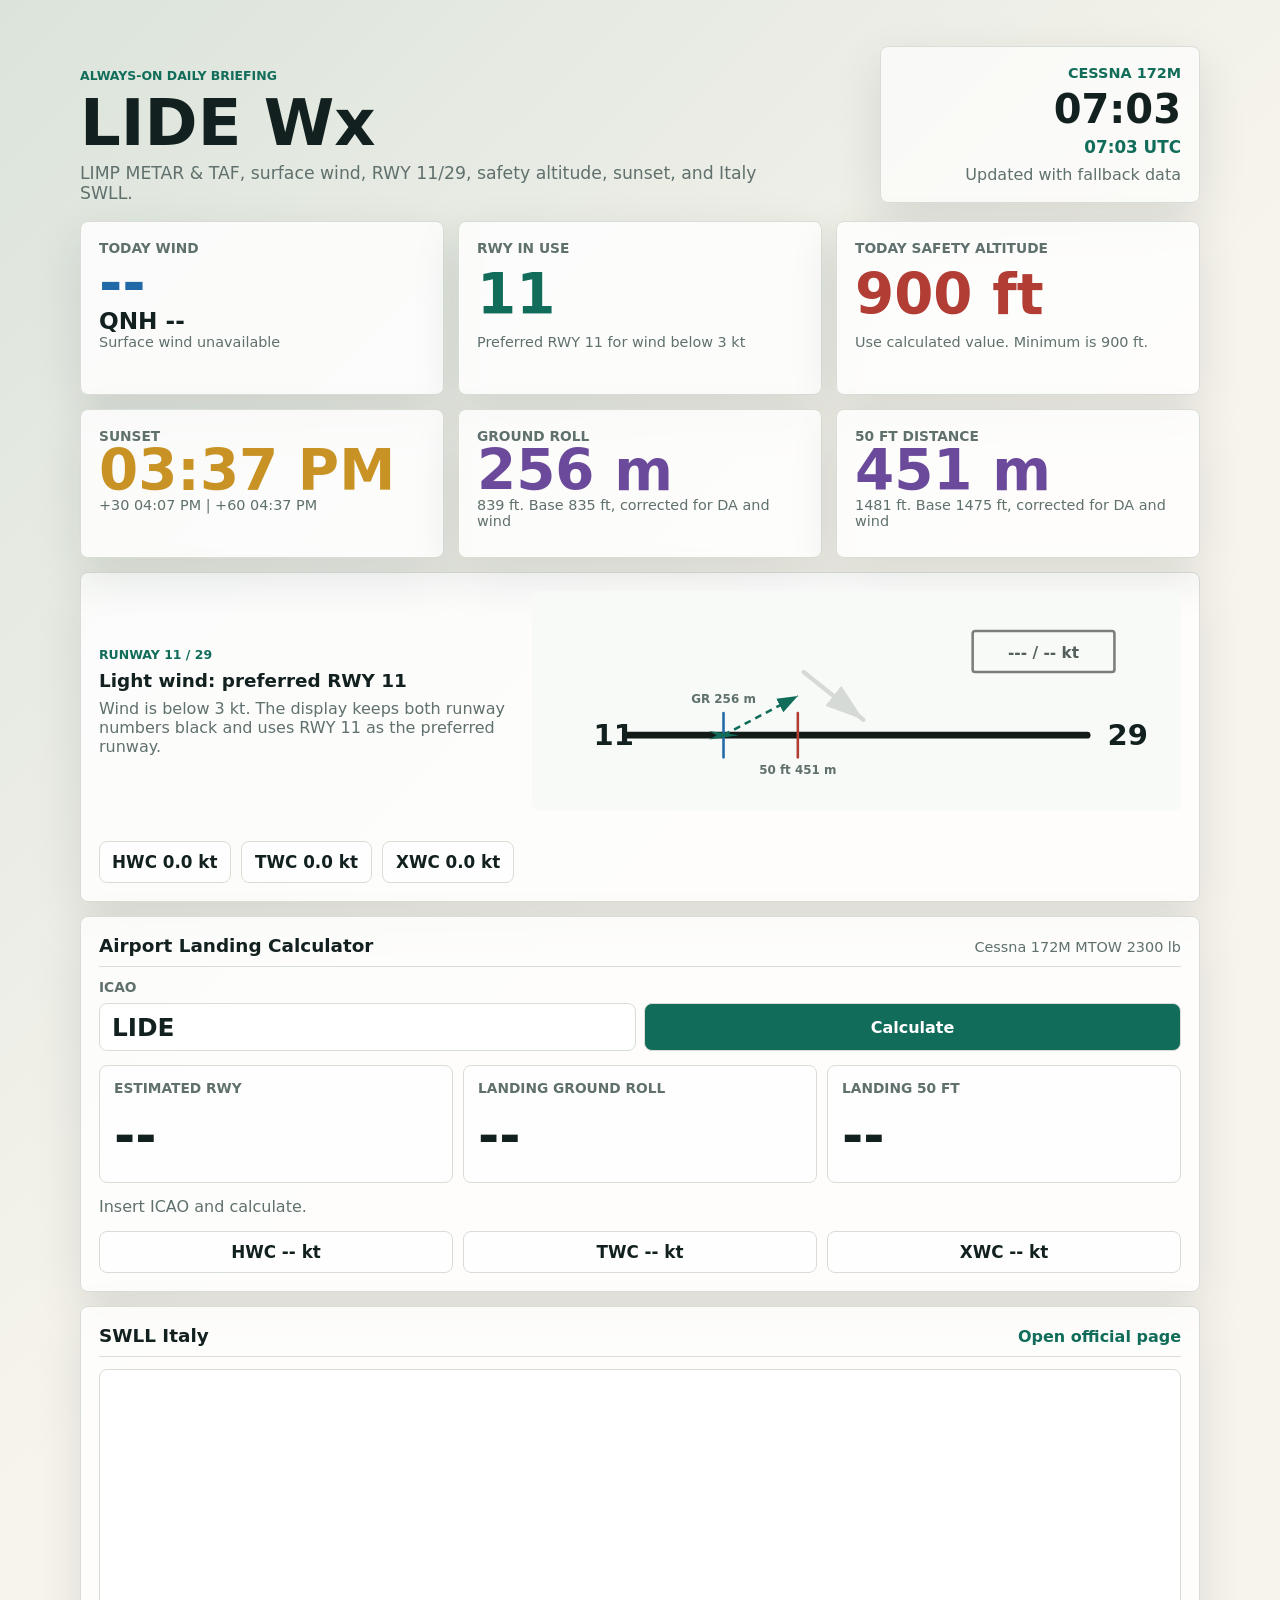
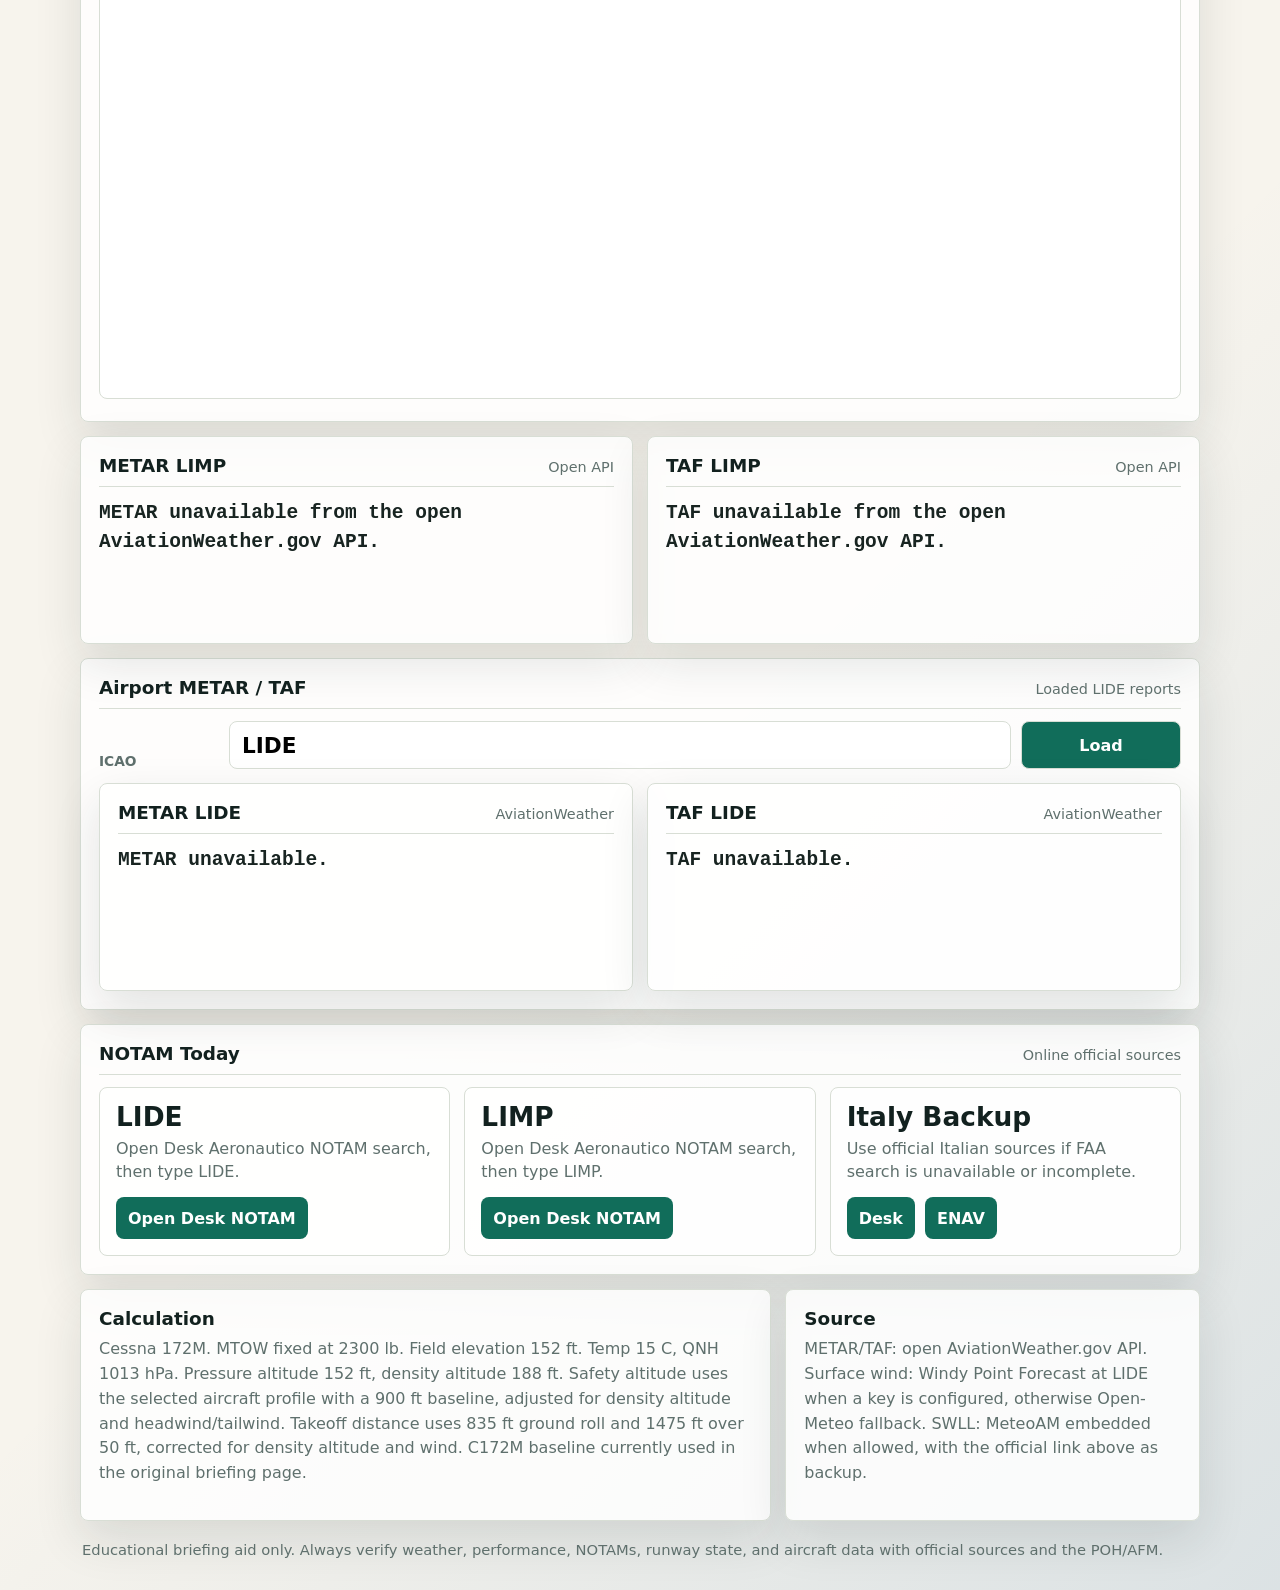
==== briefing.html @ fc057929 "Add files via upload" ====
<!doctype html>
<html lang="en">
<head>
  <meta charset="utf-8">
  <meta name="viewport" content="width=device-width, initial-scale=1">
  <title>LIDE Wx Briefing</title>
  <link rel="stylesheet" href="styles.css">
</head>
<body>
  <main class="app-shell briefing-shell">
    <header class="hero">
      <div>
        <p class="eyebrow">Always-on daily briefing</p>
        <h1 id="pageTitle">LIDE Wx</h1>
        <p class="subhead" id="pageSubhead">LIMP METAR & TAF, surface wind, RWY 11/29, safety altitude, sunset, and Italy SWLL.</p>
      </div>
      <div class="status-panel" aria-live="polite">
        <span class="aircraft-chip" id="aircraftChip">Aircraft --</span>
        <span id="clock">--:--</span>
        <span id="utcClock">--:-- UTC</span>
        <span id="refreshStatus">Loading briefing...</span>
      </div>
    </header>

    <section class="tiles" aria-label="Main briefing data">
      <article class="tile wind-tile">
        <div class="tile-label">Today Wind</div>
        <div class="big-number" id="windValue">--</div>
        <div class="qnh-line" id="qnhValue">QNH --</div>
        <div class="tile-detail" id="windDetail">Surface wind at LIDE</div>
      </article>

      <article class="tile runway-tile">
        <div class="tile-label">RWY In Use</div>
        <div class="big-number" id="runwayValue">--</div>
        <div class="tile-detail" id="runwayDetail">Based on headwind component</div>
      </article>

      <article class="tile safety-tile">
        <div class="tile-label">Today Safety Altitude</div>
        <div class="big-number" id="safetyValue">--</div>
        <div class="tile-detail" id="safetyDetail">Minimum 900 ft AGL at MTOW</div>
      </article>

      <article class="tile sunset-tile">
        <div class="tile-label">Sunset</div>
        <div class="big-number" id="sunsetValue">--:--</div>
        <div class="tile-detail" id="sunsetDetail">LIDE local time</div>
      </article>

      <article class="tile distance-tile">
        <div class="tile-label">Ground Roll</div>
        <div class="big-number" id="groundRollValue">--</div>
        <div class="tile-detail" id="groundRollDetail">Corrected takeoff roll</div>
      </article>

      <article class="tile distance-tile">
        <div class="tile-label">50 ft Distance</div>
        <div class="big-number" id="fiftyFtValue">--</div>
        <div class="tile-detail" id="fiftyFtDetail">Corrected obstacle distance</div>
      </article>
    </section>

    <section class="runway-band" aria-label="Runway wind visual">
      <div class="runway-copy">
        <p class="eyebrow">Runway 11 / 29</p>
        <h2 id="runwayAdvice">Waiting for wind</h2>
        <p id="componentText">Headwind and crosswind components will appear here.</p>
      </div>
      <svg class="runway-svg" viewBox="0 0 760 220" role="img" aria-labelledby="runwaySvgTitle">
        <title id="runwaySvgTitle">Runway 11 and 29 orientation diagram</title>
        <defs>
          <marker id="arrow" markerWidth="12" markerHeight="12" refX="9" refY="3" orient="auto" markerUnits="strokeWidth">
            <path d="M0,0 L0,6 L9,3 z"></path>
          </marker>
          <marker id="climbArrow" markerWidth="10" markerHeight="10" refX="8" refY="3" orient="auto" markerUnits="strokeWidth">
            <path d="M0,0 L0,6 L8,3 z"></path>
          </marker>
        </defs>
        <line class="runway-line" x1="110" y1="150" x2="650" y2="150"></line>
        <text class="runway-end runway-11" id="svgRwy11" x="72" y="162">11</text>
        <text class="runway-end runway-29" id="svgRwy29" x="674" y="162">29</text>
        <g class="wind-vector" id="windVector">
          <line class="wind-arrow" x1="318" y1="76" x2="388" y2="132"></line>
        </g>
        <g id="takeoffMarkers">
          <line class="distance-marker ground-marker" id="groundRollMarker" x1="240" y1="124" x2="240" y2="176"></line>
          <text class="distance-label" id="groundRollSvgLabel" x="240" y="112">GR -- m</text>
          <line class="distance-marker fifty-marker" id="fiftyFtMarker" x1="376" y1="124" x2="376" y2="176"></line>
          <text class="distance-label" id="fiftyFtSvgLabel" x="376" y="196">50 ft -- m</text>
          <line class="climb-line" id="climbLine" x1="240" y1="150" x2="376" y2="100"></line>
          <g class="airplane-icon" id="airplaneIcon" transform="translate(240 150)">
            <path d="M-17,5 L18,0 L-17,-5 L-8,0 Z"></path>
          </g>
        </g>
        <rect class="wind-report-box" x="516" y="28" width="166" height="48"></rect>
        <text class="wind-label" id="windSvgLabel" x="599" y="60">Wind</text>
      </svg>
      <div class="component-row" aria-label="Runway wind components">
        <span id="hwcValue">HWC -- kt</span>
        <span id="twcValue">TWC -- kt</span>
        <span id="xwcValue">XWC -- kt</span>
      </div>
    </section>

    <section class="airport-tool" aria-label="Airport landing calculator">
      <div class="panel-header">
        <h2>Airport Landing Calculator</h2>
        <span>C172M MTOW 2300 lb</span>
      </div>
      <div class="airport-tool-grid">
        <div class="airport-input-row">
          <label for="airportIcao">ICAO</label>
          <input id="airportIcao" type="text" value="LIDE" maxlength="4" autocomplete="off">
          <button id="airportCalcButton" type="button">Calculate</button>
        </div>
        <div class="airport-result-main">
          <div>
            <p class="tile-label">Estimated RWY</p>
            <strong id="airportRunwayValue">--</strong>
          </div>
          <div>
            <p class="tile-label">Landing Ground Roll</p>
            <strong id="airportLandingRollValue">--</strong>
          </div>
          <div>
            <p class="tile-label">Landing 50 ft</p>
            <strong id="airportLanding50Value">--</strong>
          </div>
        </div>
      </div>
      <div class="airport-result-detail" id="airportWeatherValue">Insert ICAO and calculate.</div>
      <div class="component-row airport-components">
        <span id="airportHwcValue">HWC -- kt</span>
        <span id="airportTwcValue">TWC -- kt</span>
        <span id="airportXwcValue">XWC -- kt</span>
      </div>
    </section>

    <section class="swll-panel" aria-label="SWLL Italy">
      <div class="panel-header">
        <h2>SWLL Italy</h2>
        <a href="https://www.meteoam.it/it/swll" target="_blank" rel="noopener">Open official page</a>
      </div>
      <iframe
        id="swllFrame"
        title="MeteoAM SWLL Italy"
        src="https://www.meteoam.it/it/swll"
        loading="lazy"
      ></iframe>
    </section>

    <section class="weather-grid">
      <article class="weather-panel">
        <div class="panel-header">
          <h2>METAR LIMP</h2>
          <span id="metarAge">Open API</span>
        </div>
        <pre id="metarText">Loading METAR...</pre>
      </article>

      <article class="weather-panel">
        <div class="panel-header">
          <h2>TAF LIMP</h2>
          <span id="tafAge">Open API</span>
        </div>
        <pre id="tafText">Loading TAF...</pre>
      </article>
    </section>

    <section class="airport-reports" aria-label="Airport METAR and TAF lookup">
      <div class="panel-header">
        <h2>Airport METAR / TAF</h2>
        <span id="airportReportsStatus">Insert ICAO and load reports</span>
      </div>
      <div class="airport-report-controls">
        <label for="reportsIcao">ICAO</label>
        <input id="reportsIcao" type="text" value="LIDE" maxlength="4" autocomplete="off">
        <button id="loadReportsButton" type="button">Load</button>
      </div>
      <div class="weather-grid compact-grid">
        <article class="weather-panel">
          <div class="panel-header">
            <h2 id="airportMetarTitle">METAR ----</h2>
            <span id="airportMetarAge">Open API</span>
          </div>
          <pre id="airportMetarText">Waiting for ICAO.</pre>
        </article>
        <article class="weather-panel">
          <div class="panel-header">
            <h2 id="airportTafTitle">TAF ----</h2>
            <span id="airportTafAge">Open API</span>
          </div>
          <pre id="airportTafText">Waiting for ICAO.</pre>
        </article>
      </div>
    </section>

    <section class="notam-panel" aria-label="NOTAM LIDE and LIMP">
      <div class="panel-header">
        <h2>NOTAM Today</h2>
        <span id="notamUpdated">Online official sources</span>
      </div>
      <div class="notam-grid">
        <article class="notam-card">
          <h3>LIDE</h3>
          <p>Open Desk Aeronautico NOTAM search, then type LIDE.</p>
          <a href="https://www.deskaeronautico.it/cerca-notam/" target="_blank" rel="noopener">Open Desk NOTAM</a>
        </article>
        <article class="notam-card">
          <h3>LIMP</h3>
          <p>Open Desk Aeronautico NOTAM search, then type LIMP.</p>
          <a href="https://www.deskaeronautico.it/cerca-notam/" target="_blank" rel="noopener">Open Desk NOTAM</a>
        </article>
        <article class="notam-card">
          <h3>Italy Backup</h3>
          <p>Use official Italian sources if FAA search is unavailable or incomplete.</p>
          <div class="link-row">
            <a href="https://www.deskaeronautico.it/cerca-notam/" target="_blank" rel="noopener">Desk</a>
            <a href="https://www.enav.it" target="_blank" rel="noopener">ENAV</a>
          </div>
        </article>
      </div>
    </section>

    <section class="details">
      <article>
        <h2>Calculation</h2>
        <p id="calcText">Waiting for weather data.</p>
      </article>
      <article>
        <h2>Source</h2>
        <p>METAR/TAF: open AviationWeather.gov API. Surface wind: Windy Point Forecast at LIDE when a key is configured, otherwise Open-Meteo fallback. SWLL: MeteoAM embedded when allowed, with the official link above as backup.</p>
      </article>
    </section>

    <footer>
      Educational briefing aid only. Always verify weather, performance, NOTAMs, runway state, and aircraft data with official sources and the POH/AFM.
    </footer>
  </main>

  <script src="app.js"></script>
</body>
</html>
---- styles.css ----
:root {
  color-scheme: light;
  --ink: #12211f;
  --muted: #5f706d;
  --paper: #f7f4ed;
  --panel: #ffffff;
  --line: #d8ded5;
  --green: #116d5a;
  --blue: #2269a8;
  --red: #b13d35;
  --gold: #c99224;
  --shadow: 0 18px 48px rgba(27, 43, 40, 0.12);
}

* {
  box-sizing: border-box;
}

body {
  margin: 0;
  min-height: 100vh;
  background:
    linear-gradient(135deg, rgba(17, 109, 90, 0.12), transparent 34%),
    linear-gradient(315deg, rgba(34, 105, 168, 0.13), transparent 32%),
    var(--paper);
  color: var(--ink);
  font-family: Inter, ui-sans-serif, system-ui, -apple-system, BlinkMacSystemFont, "Segoe UI", sans-serif;
}

body.home-page {
  background:
    linear-gradient(160deg, rgba(17, 109, 90, 0.16), transparent 36%),
    linear-gradient(340deg, rgba(201, 146, 36, 0.14), transparent 35%),
    var(--paper);
}

.app-shell {
  width: min(1120px, calc(100% - 28px));
  margin: 0 auto;
  padding: 22px 0 28px;
}

.home-shell {
  width: min(1120px, calc(100% - 28px));
  margin: 0 auto;
  padding: 42px 0 32px;
}

.home-hero {
  min-height: 220px;
  display: grid;
  align-content: end;
  padding-bottom: 20px;
}

.aircraft-selector {
  display: grid;
  grid-template-columns: repeat(3, minmax(0, 1fr));
  gap: 16px;
}

.aircraft-card {
  min-height: 280px;
  display: grid;
  align-content: space-between;
  padding: 20px;
  border: 1px solid var(--line);
  border-radius: 8px;
  background: rgba(255, 255, 255, 0.82);
  box-shadow: var(--shadow);
  color: var(--ink);
  text-decoration: none;
}

.aircraft-card h2 {
  margin-bottom: 10px;
  font-size: 2rem;
  line-height: 0.95;
}

.aircraft-card p {
  color: var(--muted);
  line-height: 1.5;
}

.aircraft-type {
  color: var(--green);
  font-size: 0.85rem;
  font-weight: 900;
  text-transform: uppercase;
}

.aircraft-metrics {
  display: grid;
  gap: 8px;
}

.aircraft-metrics span {
  min-height: 40px;
  display: inline-flex;
  align-items: center;
  justify-content: center;
  border: 1px solid var(--line);
  border-radius: 8px;
  background: rgba(248, 250, 247, 0.9);
  font-weight: 900;
}

.hero {
  min-height: 128px;
  display: grid;
  grid-template-columns: 1fr minmax(230px, 320px);
  gap: 18px;
  align-items: end;
  padding: 24px 0 18px;
}

.eyebrow {
  margin: 0 0 8px;
  color: var(--green);
  font-size: 0.78rem;
  font-weight: 800;
  letter-spacing: 0;
  text-transform: uppercase;
}

h1,
h2,
p {
  margin-top: 0;
}

h1 {
  margin-bottom: 8px;
  font-size: clamp(2.1rem, 5vw, 4.4rem);
  line-height: 1;
  letter-spacing: 0;
}

h2 {
  margin-bottom: 8px;
  font-size: 1.15rem;
}

.subhead {
  max-width: 690px;
  margin-bottom: 0;
  color: var(--muted);
  font-size: 1.08rem;
}

.status-panel {
  display: grid;
  gap: 8px;
  justify-items: end;
  padding: 18px;
  border: 1px solid var(--line);
  border-radius: 8px;
  background: rgba(255, 255, 255, 0.68);
  box-shadow: var(--shadow);
}

.aircraft-chip {
  color: var(--green);
  font-size: 0.9rem;
  font-weight: 900;
  text-transform: uppercase;
}

#clock {
  font-size: 2.5rem;
  font-weight: 850;
  line-height: 1;
}

#utcClock {
  color: var(--green);
  font-size: 1.05rem;
  font-weight: 850;
}

#refreshStatus {
  color: var(--muted);
  text-align: right;
}

.tiles {
  display: grid;
  grid-template-columns: repeat(3, minmax(0, 1fr));
  gap: 14px;
}

.tile,
.weather-panel,
.details article,
.runway-band,
.swll-panel,
.airport-tool {
  border: 1px solid var(--line);
  border-radius: 8px;
  background: rgba(255, 255, 255, 0.84);
  box-shadow: var(--shadow);
}

.tile {
  min-height: 148px;
  display: grid;
  align-content: space-between;
  padding: 18px;
  overflow-wrap: anywhere;
}

.tile-label {
  color: var(--muted);
  font-size: 0.86rem;
  font-weight: 800;
  text-transform: uppercase;
}

.big-number,
.big-link {
  display: block;
  color: var(--ink);
  font-size: clamp(2.4rem, 4.4vw, 4.15rem);
  font-weight: 900;
  line-height: 0.95;
  letter-spacing: 0;
  text-decoration: none;
  white-space: nowrap;
  overflow-wrap: normal;
}

.wind-tile .big-number {
  color: var(--blue);
}

.qnh-line {
  color: var(--ink);
  font-size: 1.45rem;
  font-weight: 900;
  line-height: 1.05;
}

.runway-tile .big-number {
  color: var(--green);
}

.safety-tile .big-number {
  color: var(--red);
}

.sunset-tile .big-number {
  color: var(--gold);
}

.distance-tile .big-number {
  color: #6c4a9b;
  font-size: clamp(2.4rem, 4.4vw, 4.15rem);
}

.tile-detail {
  min-height: 42px;
  color: var(--muted);
  font-size: 0.9rem;
}

.runway-band {
  display: grid;
  grid-template-columns: minmax(260px, 0.78fr) 1.22fr;
  gap: 18px;
  align-items: center;
  margin-top: 14px;
  padding: 18px;
}

.runway-copy p:last-child {
  margin-bottom: 0;
  color: var(--muted);
}

.runway-svg {
  width: 100%;
  height: 220px;
  border-radius: 8px;
  background: #f8faf7;
}

.runway-line {
  stroke: #121b18;
  stroke-width: 8;
  stroke-linecap: round;
}

.runway-end {
  fill: var(--ink);
  font-size: 34px;
  font-weight: 900;
}

.runway-end.is-active {
  fill: var(--green);
}

.wind-vector {
  opacity: 0.22;
  transform-origin: 388px 132px;
  transition: transform 180ms ease, opacity 180ms ease;
}

.wind-arrow {
  stroke: #555f5c;
  stroke-width: 5;
  stroke-linecap: round;
  marker-end: url(#arrow);
}

.wind-label {
  fill: #555f5c;
  font-size: 18px;
  font-weight: 850;
  text-anchor: middle;
}

.wind-report-box {
  fill: transparent;
  stroke: #7a7e7c;
  stroke-width: 3;
  rx: 3;
}

#arrow path {
  fill: #555f5c;
}

#climbArrow path {
  fill: var(--green);
}

.distance-marker {
  stroke-width: 3;
  stroke-linecap: round;
}

.ground-marker {
  stroke: var(--blue);
}

.fifty-marker {
  stroke: var(--red);
}

.distance-label {
  fill: var(--muted);
  font-size: 14px;
  font-weight: 850;
  text-anchor: middle;
}

.climb-line {
  stroke: var(--green);
  stroke-width: 3;
  stroke-dasharray: 8 6;
  marker-end: url(#climbArrow);
}

.airplane-icon path {
  fill: var(--green);
}

.component-row {
  display: grid;
  grid-template-columns: repeat(3, minmax(0, 1fr));
  gap: 10px;
  margin-top: 12px;
}

.component-row span {
  min-height: 42px;
  display: inline-flex;
  align-items: center;
  justify-content: center;
  border: 1px solid var(--line);
  border-radius: 8px;
  background: rgba(255, 255, 255, 0.72);
  color: var(--ink);
  font-size: 1.05rem;
  font-weight: 900;
}

.airport-tool {
  margin-top: 14px;
  padding: 18px;
}

.airport-tool-grid {
  display: grid;
  grid-template-columns: 1fr;
  gap: 14px;
  align-items: stretch;
}

.airport-input-row {
  display: grid;
  grid-template-columns: minmax(0, 1fr) minmax(0, 1fr);
  gap: 8px;
}

.airport-input-row label {
  grid-column: 1 / -1;
  color: var(--muted);
  font-size: 0.86rem;
  font-weight: 800;
  text-transform: uppercase;
}

.airport-input-row input,
.airport-input-row button {
  min-height: 48px;
  width: 100%;
  border: 1px solid var(--line);
  border-radius: 8px;
  font: inherit;
}

.airport-input-row input {
  padding: 8px 12px;
  color: var(--ink);
  font-size: 1.55rem;
  font-weight: 900;
  text-transform: uppercase;
}

.airport-input-row button {
  background: var(--green);
  color: #fff;
  font-weight: 900;
  cursor: pointer;
}

.airport-result-main {
  display: grid;
  grid-template-columns: repeat(3, minmax(0, 1fr));
  gap: 10px;
}

.airport-result-main > div {
  min-height: 118px;
  padding: 14px;
  border: 1px solid var(--line);
  border-radius: 8px;
  background: rgba(255, 255, 255, 0.72);
}

.airport-result-main strong {
  display: block;
  margin-top: 12px;
  color: var(--ink);
  font-size: clamp(2rem, 4vw, 3.3rem);
  line-height: 1;
}

.airport-result-detail {
  margin-top: 12px;
  color: var(--muted);
  line-height: 1.5;
}

.airport-reports {
  margin-top: 14px;
  padding: 18px;
  border: 1px solid var(--line);
  border-radius: 8px;
  background: rgba(255, 255, 255, 0.84);
  box-shadow: var(--shadow);
}

.airport-report-controls {
  display: grid;
  grid-template-columns: 120px minmax(0, 1fr) 160px;
  gap: 10px;
  align-items: end;
  margin-bottom: 14px;
}

.airport-report-controls label {
  color: var(--muted);
  font-size: 0.86rem;
  font-weight: 800;
  text-transform: uppercase;
}

.airport-report-controls input,
.airport-report-controls button {
  min-height: 48px;
  width: 100%;
  border: 1px solid var(--line);
  border-radius: 8px;
  font: inherit;
}

.airport-report-controls input {
  padding: 8px 12px;
  font-size: 1.35rem;
  font-weight: 900;
  text-transform: uppercase;
}

.airport-report-controls button {
  background: var(--green);
  color: #fff;
  font-weight: 900;
  cursor: pointer;
}

.compact-grid {
  margin-top: 0;
}

.weather-grid {
  display: grid;
  grid-template-columns: 1fr 1fr;
  gap: 14px;
  margin-top: 14px;
}

.weather-panel,
.swll-panel,
.notam-panel {
  padding: 18px;
  min-width: 0;
}

.swll-panel,
.notam-panel {
  margin-top: 14px;
}

.notam-panel,
.notam-card {
  border: 1px solid var(--line);
  border-radius: 8px;
  background: rgba(255, 255, 255, 0.84);
  box-shadow: var(--shadow);
}

.notam-grid {
  display: grid;
  grid-template-columns: repeat(3, minmax(0, 1fr));
  gap: 14px;
}

.notam-card {
  padding: 16px;
  box-shadow: none;
}

.notam-card h3 {
  margin: 0 0 6px;
  font-size: 1.65rem;
  line-height: 1;
}

.notam-card p {
  margin-bottom: 14px;
  color: var(--muted);
  line-height: 1.45;
}

.notam-card a {
  display: inline-flex;
  min-height: 42px;
  align-items: center;
  justify-content: center;
  padding: 9px 12px;
  border-radius: 8px;
  background: var(--green);
  color: #fff;
  font-weight: 850;
  text-decoration: none;
}

.link-row {
  display: flex;
  flex-wrap: wrap;
  gap: 10px;
}

.panel-header {
  display: flex;
  align-items: baseline;
  justify-content: space-between;
  gap: 12px;
  border-bottom: 1px solid var(--line);
  padding-bottom: 10px;
  margin-bottom: 12px;
}

.panel-header h2 {
  margin: 0;
}

.panel-header span {
  color: var(--muted);
  font-size: 0.9rem;
  white-space: nowrap;
}

.panel-header a {
  color: var(--green);
  font-weight: 800;
  text-decoration: none;
  white-space: nowrap;
}

iframe {
  width: 100%;
  height: min(70vh, 720px);
  border: 1px solid var(--line);
  border-radius: 8px;
  background: #fff;
}

pre {
  min-height: 126px;
  margin: 0;
  color: #182421;
  font: 800 1.22rem/1.45 ui-monospace, SFMono-Regular, Menlo, Consolas, monospace;
  white-space: pre-wrap;
  overflow-wrap: anywhere;
}

.details {
  display: grid;
  grid-template-columns: 1.25fr 0.75fr;
  gap: 14px;
  margin-top: 14px;
}

.details article {
  padding: 18px;
}

.details p,
footer {
  color: var(--muted);
  line-height: 1.55;
}

footer {
  padding: 18px 2px 0;
  font-size: 0.92rem;
}

@media (max-width: 920px) {
  .aircraft-selector,
  .hero,
  .runway-band,
  .weather-grid,
  .details,
  .notam-grid {
    grid-template-columns: 1fr;
  }

  .status-panel {
    justify-items: start;
  }

  #refreshStatus {
    text-align: left;
  }

  .tiles {
    grid-template-columns: repeat(2, minmax(0, 1fr));
  }

  .airport-tool-grid,
  .airport-result-main {
    grid-template-columns: 1fr;
  }

  .airport-report-controls {
    grid-template-columns: 1fr;
  }
}

@media (max-width: 560px) {
  .app-shell {
    width: min(100% - 18px, 1180px);
    padding-top: 12px;
  }

  .tiles {
    grid-template-columns: 1fr;
  }

  .tile {
    min-height: 158px;
  }

  pre {
    font-size: 1rem;
  }

  .component-row {
    grid-template-columns: 1fr;
  }

  .airport-input-row {
    grid-template-columns: 1fr;
  }
}
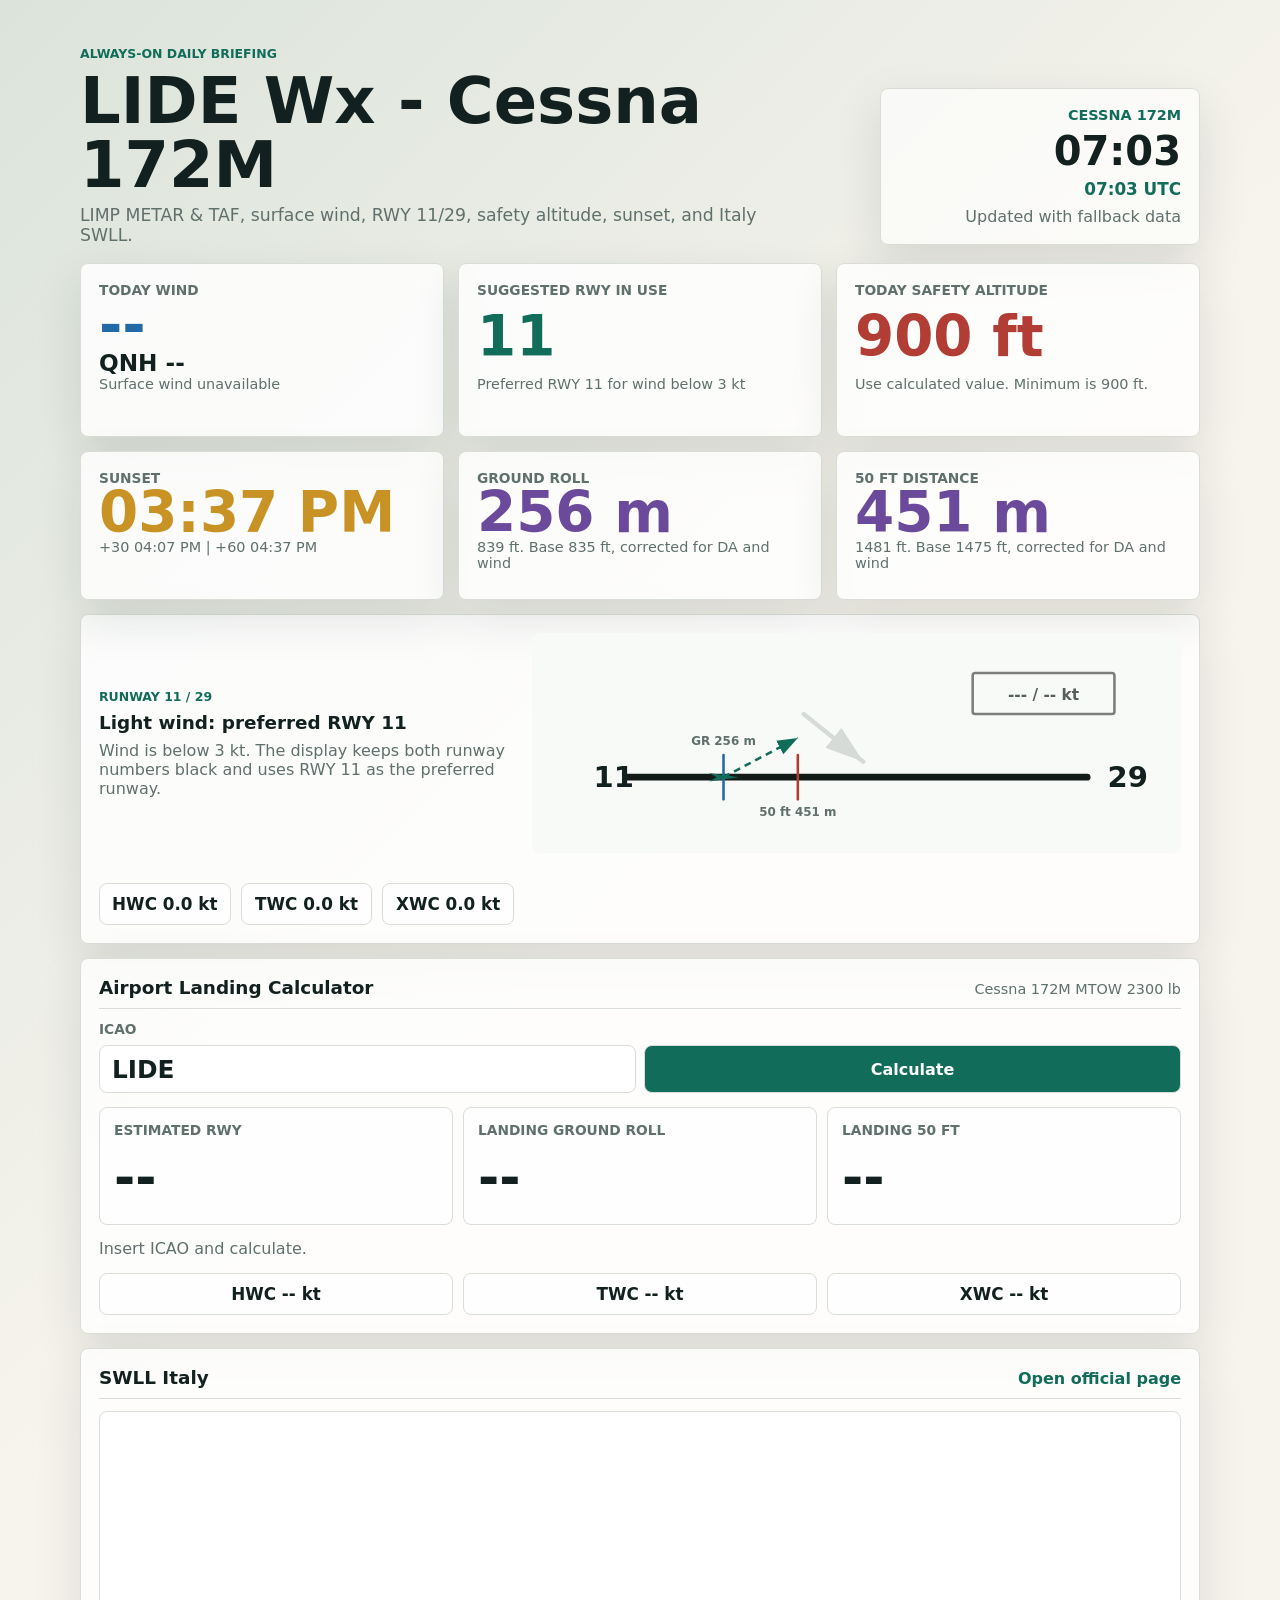
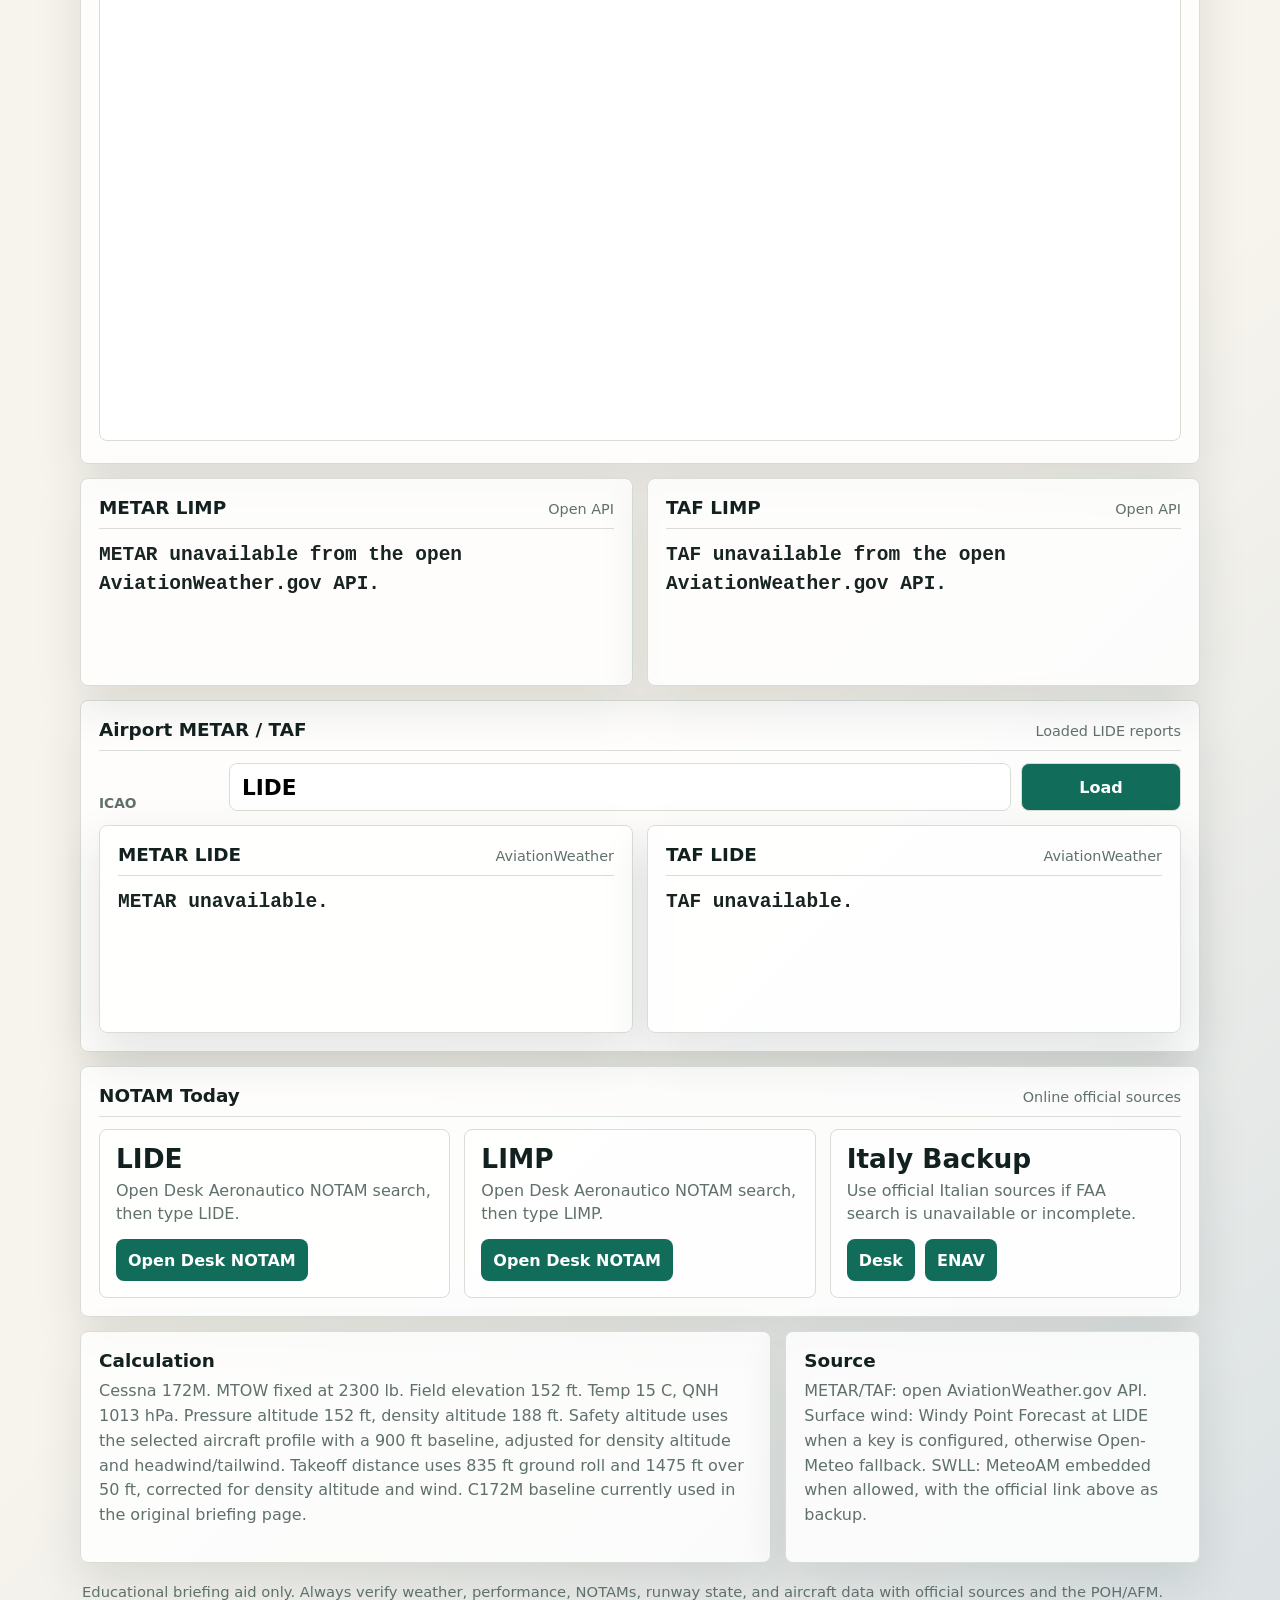
==== commit 59bd605f: "Add files via upload" ====
--- a/briefing.html
+++ b/briefing.html
@@ -31,7 +31,7 @@
       </article>
 
       <article class="tile runway-tile">
-        <div class="tile-label">RWY In Use</div>
+        <div class="tile-label">Suggested RWY In Use</div>
         <div class="big-number" id="runwayValue">--</div>
         <div class="tile-detail" id="runwayDetail">Based on headwind component</div>
       </article>
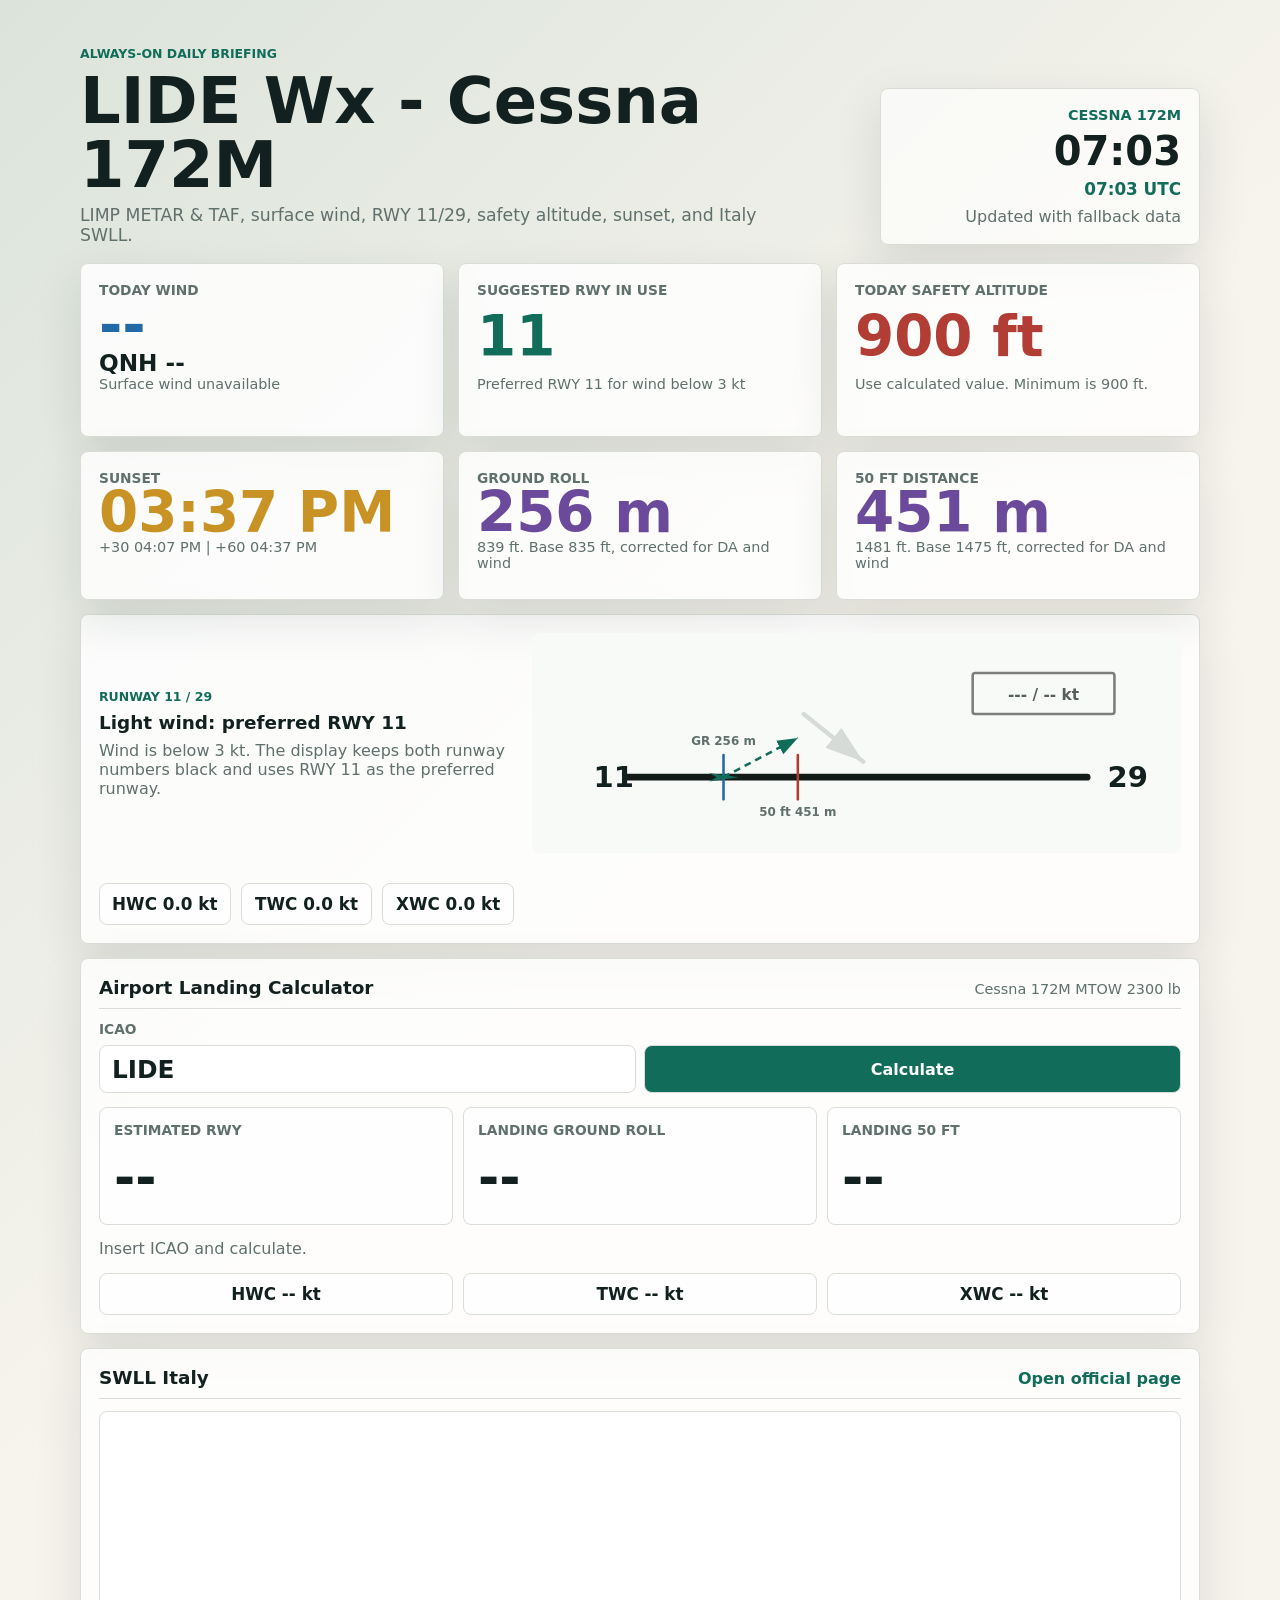
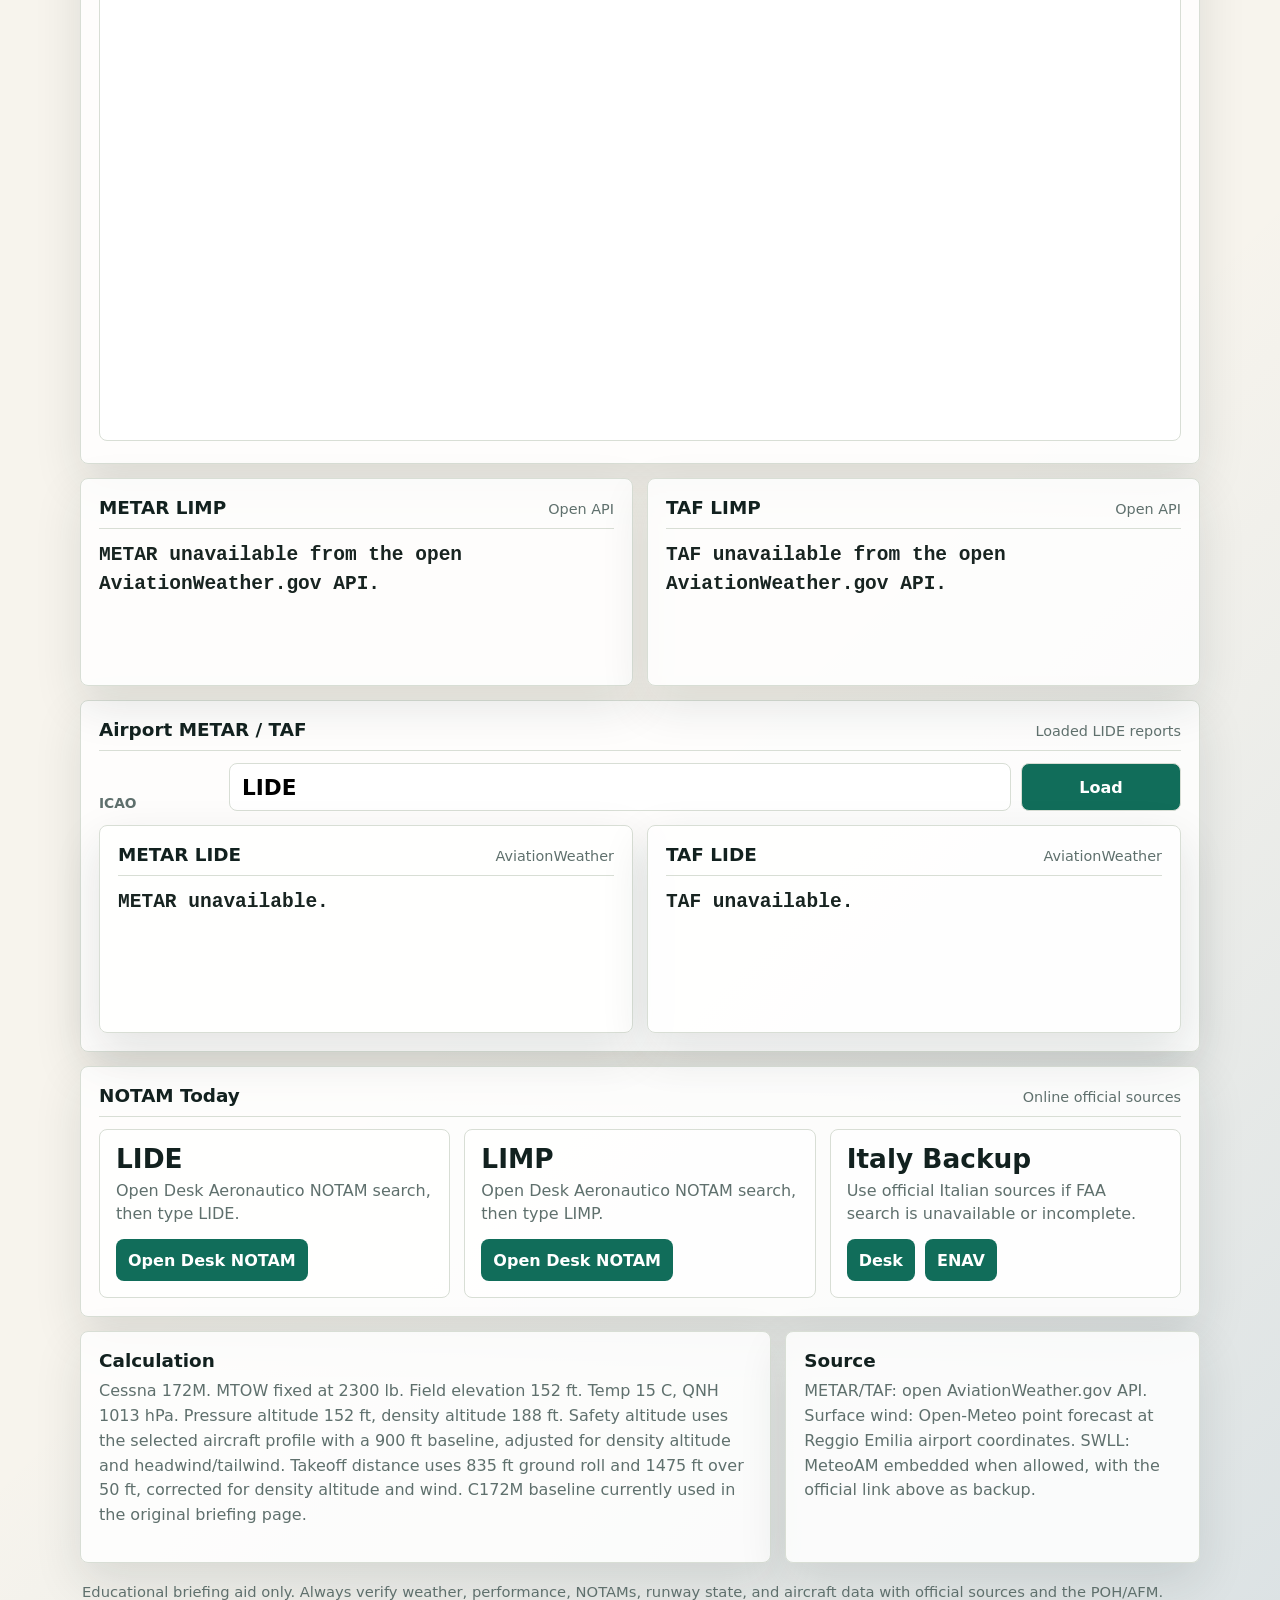
==== commit e476c8b0: "Add files via upload" ====
--- a/briefing.html
+++ b/briefing.html
@@ -230,7 +230,7 @@
       </article>
       <article>
         <h2>Source</h2>
-        <p>METAR/TAF: open AviationWeather.gov API. Surface wind: Windy Point Forecast at LIDE when a key is configured, otherwise Open-Meteo fallback. SWLL: MeteoAM embedded when allowed, with the official link above as backup.</p>
+        <p>METAR/TAF: open AviationWeather.gov API. Surface wind: Open-Meteo point forecast at Reggio Emilia airport coordinates. SWLL: MeteoAM embedded when allowed, with the official link above as backup.</p>
       </article>
     </section>
 
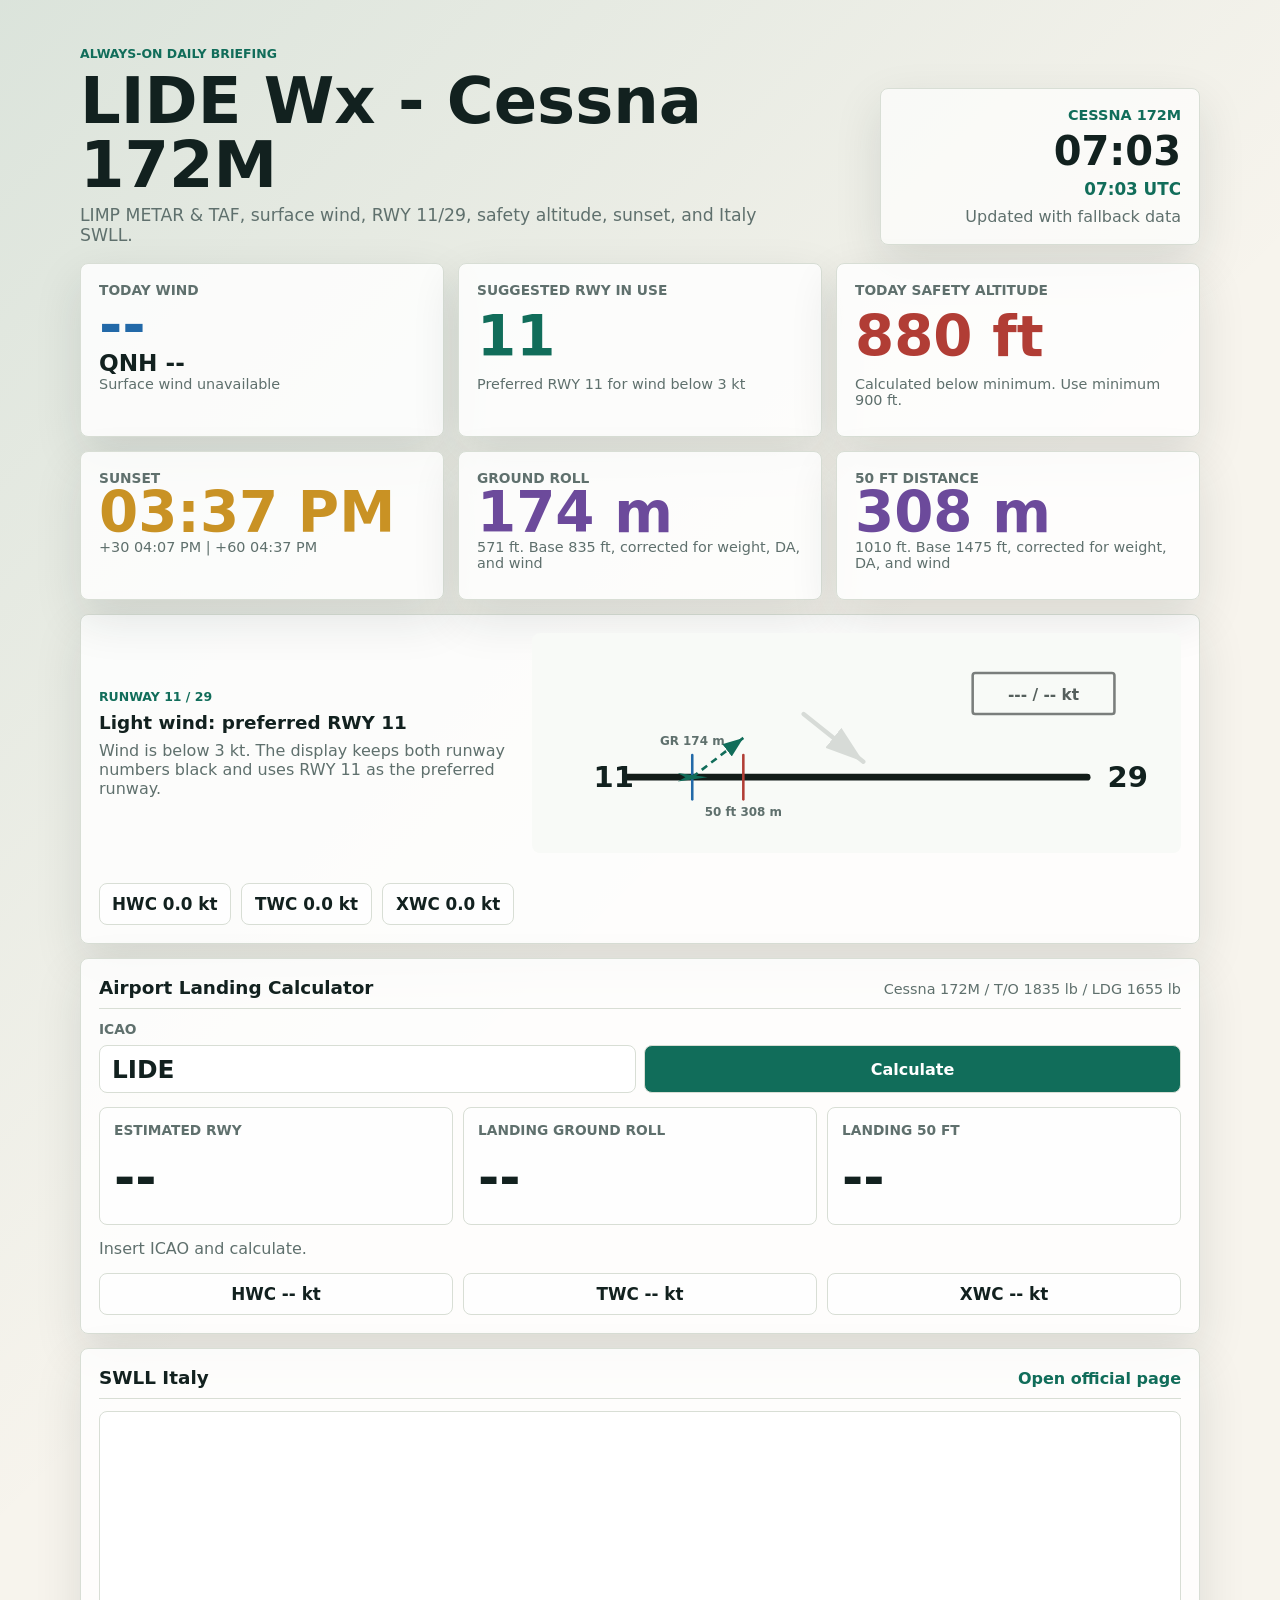
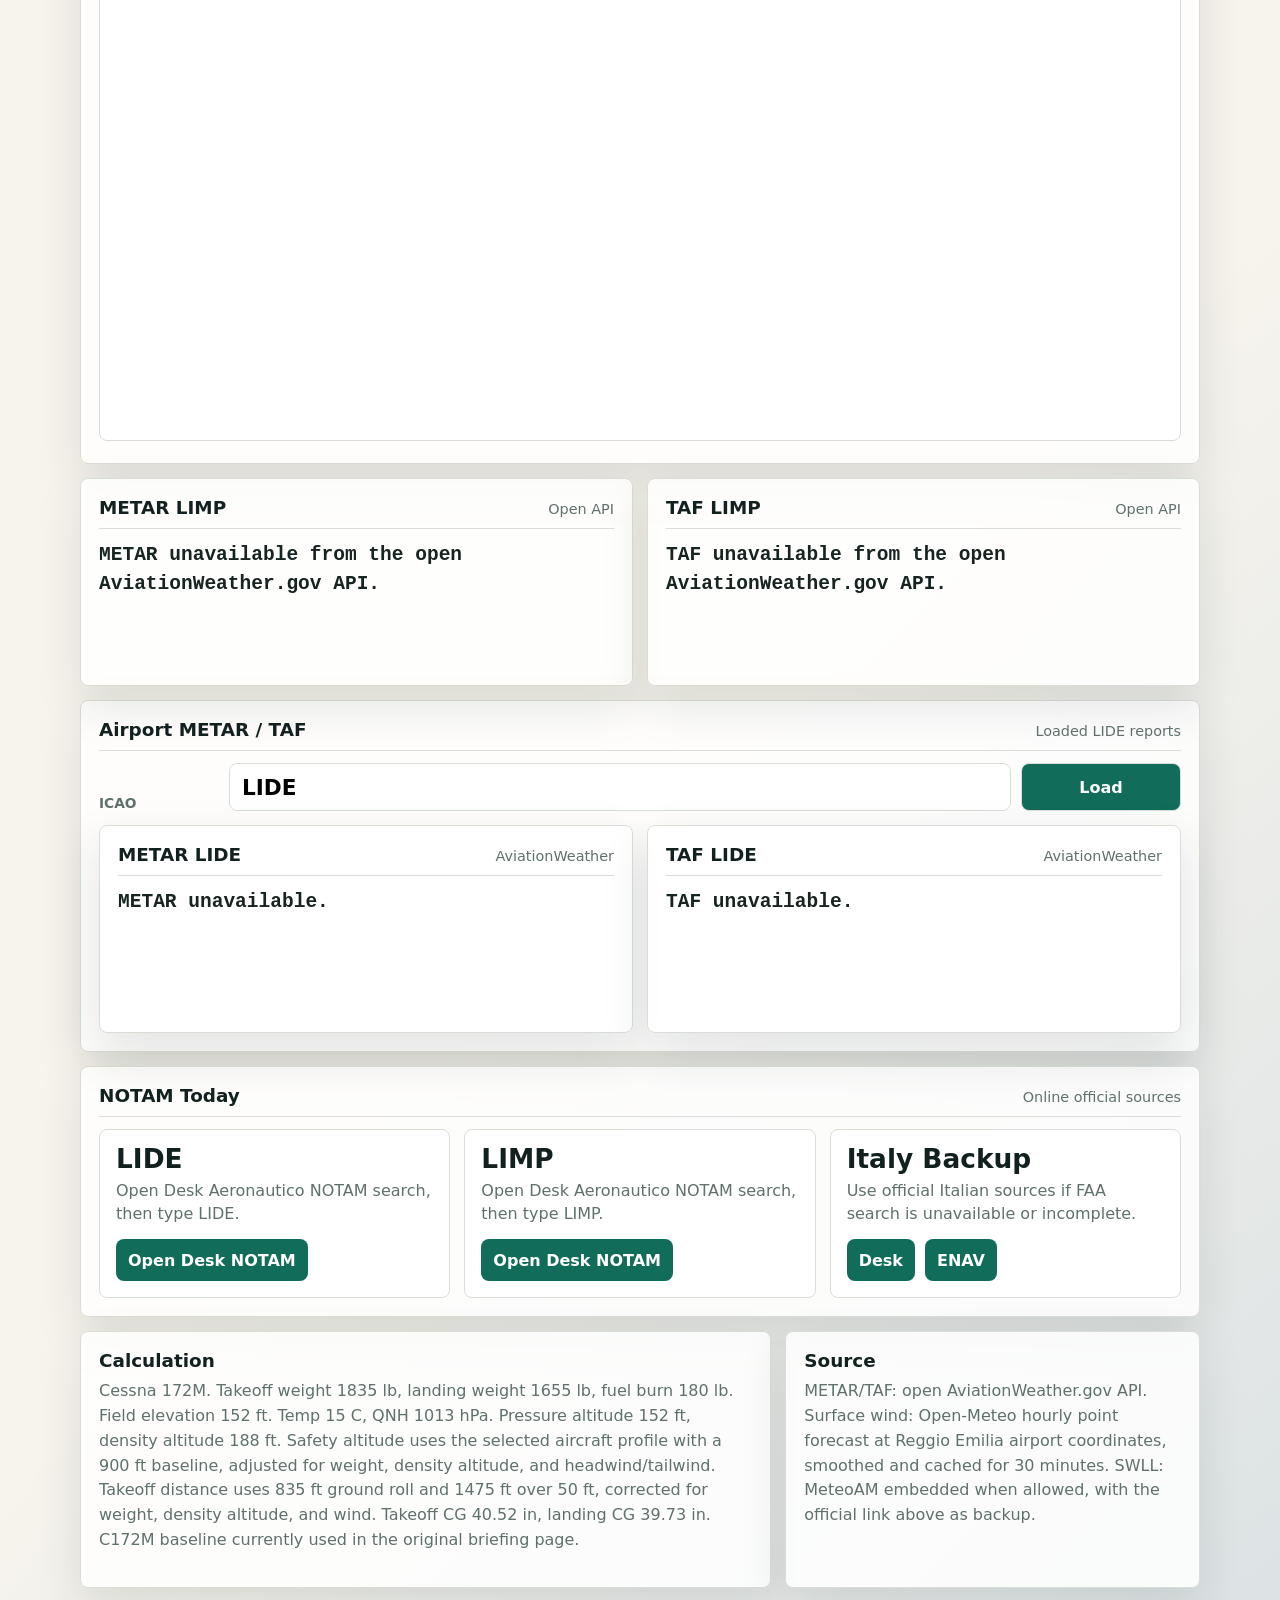
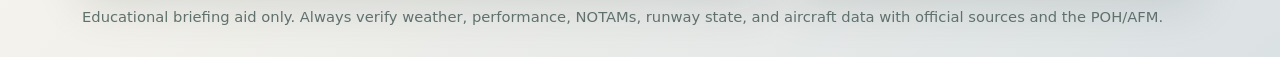
==== commit d7552718: "Add files via upload" ====
--- a/briefing.html
+++ b/briefing.html
@@ -230,7 +230,7 @@
       </article>
       <article>
         <h2>Source</h2>
-        <p>METAR/TAF: open AviationWeather.gov API. Surface wind: Open-Meteo point forecast at Reggio Emilia airport coordinates. SWLL: MeteoAM embedded when allowed, with the official link above as backup.</p>
+        <p>METAR/TAF: open AviationWeather.gov API. Surface wind: Open-Meteo hourly point forecast at Reggio Emilia airport coordinates, smoothed and cached for 30 minutes. SWLL: MeteoAM embedded when allowed, with the official link above as backup.</p>
       </article>
     </section>
 
--- a/styles.css
+++ b/styles.css
@@ -46,6 +46,10 @@
   padding: 42px 0 32px;
 }
 
+.weight-shell {
+  padding-top: 28px;
+}
+
 .home-hero {
   min-height: 220px;
   display: grid;
@@ -57,6 +61,101 @@
   display: grid;
   grid-template-columns: repeat(3, minmax(0, 1fr));
   gap: 16px;
+}
+
+.weight-hero {
+  min-height: 160px;
+  display: grid;
+  grid-template-columns: 1fr minmax(250px, 320px);
+  gap: 18px;
+  align-items: end;
+  padding-bottom: 18px;
+}
+
+.weight-layout {
+  display: grid;
+  grid-template-columns: minmax(320px, 0.95fr) minmax(320px, 1.05fr);
+  gap: 16px;
+}
+
+.weight-form-card,
+.weight-summary-card {
+  padding: 18px;
+  border: 1px solid var(--line);
+  border-radius: 8px;
+  background: rgba(255, 255, 255, 0.84);
+  box-shadow: var(--shadow);
+}
+
+.weight-form {
+  display: grid;
+  gap: 10px;
+}
+
+.weight-row {
+  display: grid;
+  grid-template-columns: minmax(0, 1fr) 180px;
+  gap: 10px;
+  align-items: center;
+}
+
+.weight-row span {
+  color: var(--ink);
+  font-size: 1rem;
+  font-weight: 800;
+}
+
+.weight-row input {
+  min-height: 46px;
+  width: 100%;
+  padding: 8px 12px;
+  border: 1px solid var(--line);
+  border-radius: 8px;
+  font: inherit;
+  font-size: 1.1rem;
+  font-weight: 900;
+  color: var(--ink);
+}
+
+.weight-summary-grid {
+  display: grid;
+  grid-template-columns: repeat(2, minmax(0, 1fr));
+  gap: 10px;
+}
+
+.weight-summary-grid article {
+  min-height: 114px;
+  padding: 14px;
+  border: 1px solid var(--line);
+  border-radius: 8px;
+  background: rgba(255, 255, 255, 0.72);
+}
+
+.weight-summary-grid strong {
+  display: block;
+  margin-top: 14px;
+  font-size: clamp(1.9rem, 4vw, 3rem);
+  line-height: 1;
+}
+
+.weight-status {
+  margin: 14px 2px 0;
+  color: var(--muted);
+  line-height: 1.5;
+}
+
+.weight-continue {
+  min-height: 52px;
+  display: inline-flex;
+  align-items: center;
+  justify-content: center;
+  margin-top: 16px;
+  padding: 10px 18px;
+  border-radius: 8px;
+  background: var(--green);
+  color: #fff;
+  font-weight: 900;
+  text-decoration: none;
 }
 
 .aircraft-card {
@@ -653,6 +752,8 @@
 
 @media (max-width: 920px) {
   .aircraft-selector,
+  .weight-hero,
+  .weight-layout,
   .hero,
   .runway-band,
   .weather-grid,
@@ -689,6 +790,10 @@
     padding-top: 12px;
   }
 
+  .home-shell {
+    width: min(100% - 18px, 1180px);
+  }
+
   .tiles {
     grid-template-columns: 1fr;
   }
@@ -708,4 +813,9 @@
   .airport-input-row {
     grid-template-columns: 1fr;
   }
-}
+
+  .weight-row,
+  .weight-summary-grid {
+    grid-template-columns: 1fr;
+  }
+}
